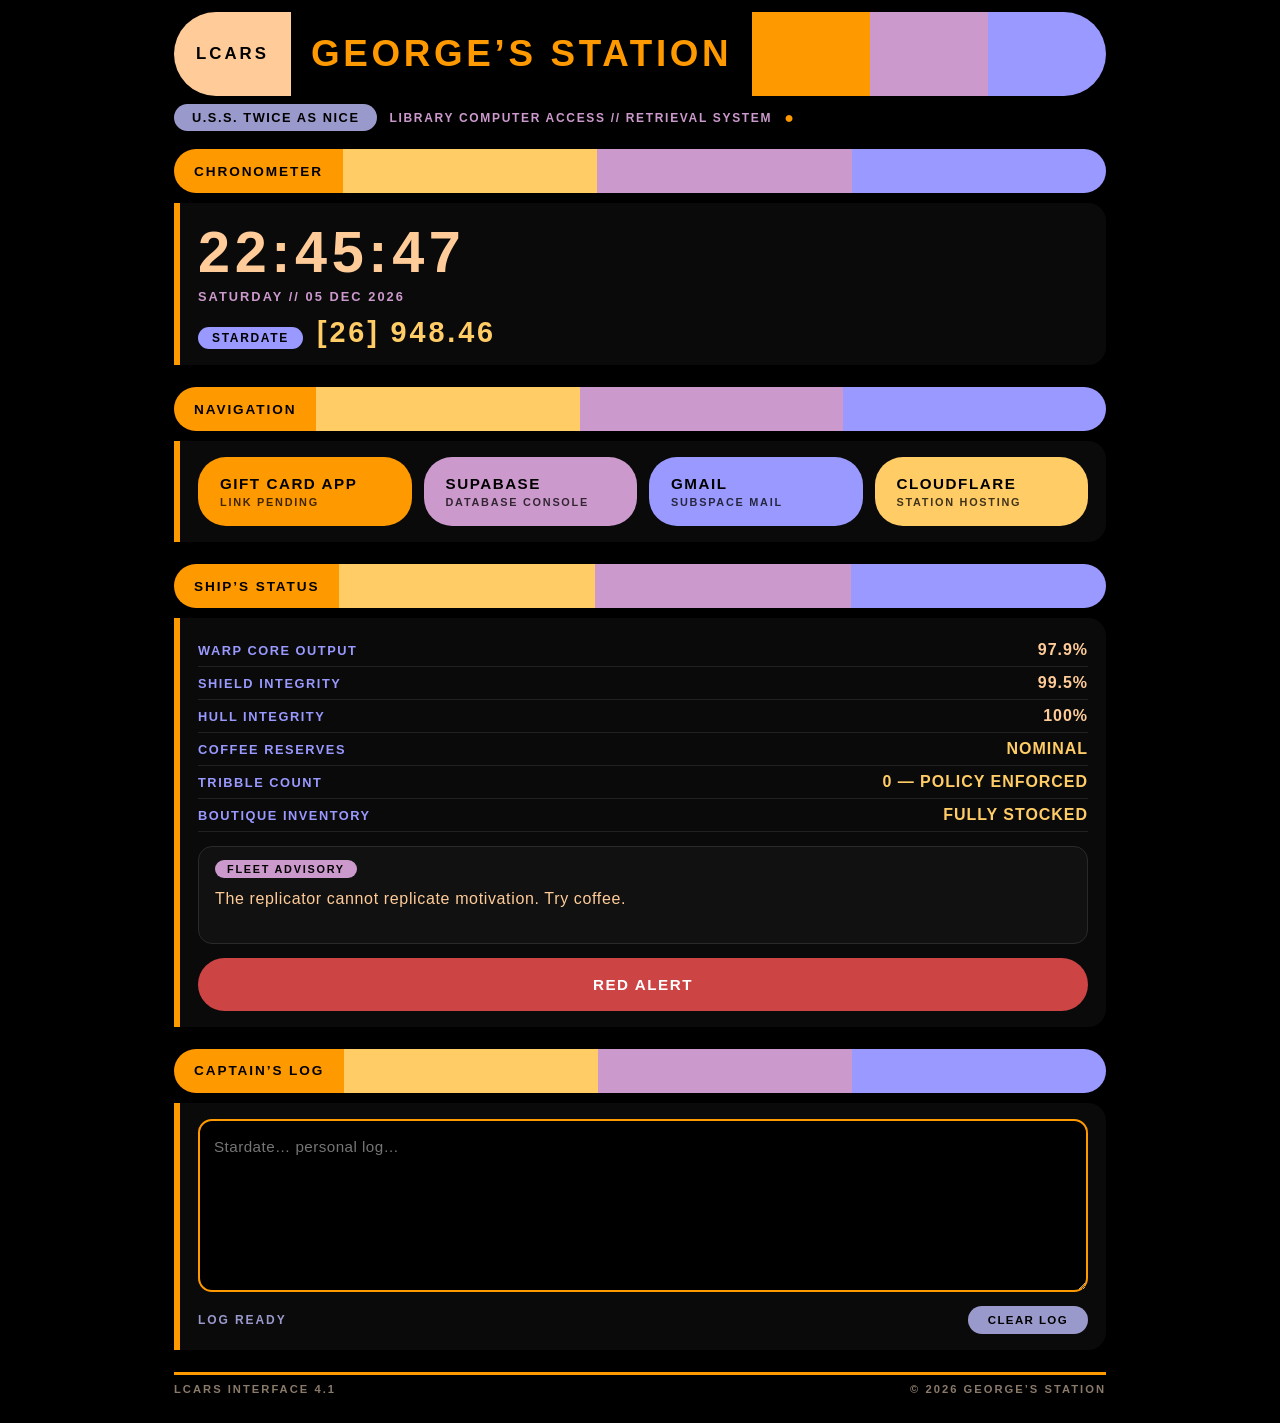
==== index.html @ c6fd1c25 "LCARS start page — George Station" ====
<!DOCTYPE html>
<html lang="en">
<head>
<meta charset="UTF-8">
<meta name="viewport" content="width=device-width, initial-scale=1.0">
<title>George's Station &mdash; LCARS</title>
<link rel="stylesheet" href="styles.css">
</head>
<body>
<div class="station">

  <header class="lcars-header">
    <div class="hdr-cap">LCARS</div>
    <div class="hdr-title">GEORGE&rsquo;S STATION</div>
    <div class="hdr-segs"><div class="s1"></div><div class="s2"></div><div class="s3"></div></div>
  </header>
  <div class="hdr-sub">
    <span class="hs-pill">U.S.S. TWICE AS NICE</span>
    <span class="hs-text">LIBRARY COMPUTER ACCESS // RETRIEVAL SYSTEM</span>
    <span class="blink hs-dot" aria-hidden="true">&#9679;</span>
  </div>

  <main>

    <section class="panel">
      <div class="panel-head">
        <span class="ph-pill">CHRONOMETER</span>
        <div class="ph-bar"><div class="b1"></div><div class="b2"></div><div class="b3"></div></div>
      </div>
      <div class="panel-body chrono">
        <div class="clock" id="clock">--:--:--</div>
        <div class="date-line" id="dateLine">AWAITING TEMPORAL SYNC</div>
        <div class="stardate-row">
          <span class="sd-label">STARDATE</span>
          <span class="stardate" id="stardate">[--] ---.--</span>
        </div>
      </div>
    </section>

    <section class="panel">
      <div class="panel-head">
        <span class="ph-pill">NAVIGATION</span>
        <div class="ph-bar"><div class="b1"></div><div class="b2"></div><div class="b3"></div></div>
      </div>
      <div class="panel-body">
        <nav class="link-grid">
          <a class="lcars-btn c-orange" href="#" target="_blank" rel="noopener">GIFT CARD APP<span class="btn-sub">LINK PENDING</span></a>
          <a class="lcars-btn c-purple" href="https://supabase.com/dashboard/project/pxnskbpjwxshnlbufmgi" target="_blank" rel="noopener">SUPABASE<span class="btn-sub">DATABASE CONSOLE</span></a>
          <a class="lcars-btn c-peri" href="https://mail.google.com/" target="_blank" rel="noopener">GMAIL<span class="btn-sub">SUBSPACE MAIL</span></a>
          <a class="lcars-btn c-tan" href="https://dash.cloudflare.com/" target="_blank" rel="noopener">CLOUDFLARE<span class="btn-sub">STATION HOSTING</span></a>
        </nav>
      </div>
    </section>

    <section class="panel">
      <div class="panel-head">
        <span class="ph-pill">SHIP&rsquo;S STATUS</span>
        <div class="ph-bar"><div class="b1"></div><div class="b2"></div><div class="b3"></div></div>
      </div>
      <div class="panel-body">
        <div class="stat-row"><span class="stat-label">WARP CORE OUTPUT</span><span class="stat-val" id="warpLevel">--</span></div>
        <div class="stat-row"><span class="stat-label">SHIELD INTEGRITY</span><span class="stat-val" id="shieldLevel">--</span></div>
        <div class="stat-row"><span class="stat-label">HULL INTEGRITY</span><span class="stat-val" id="hullLevel">--</span></div>
        <div class="stat-row"><span class="stat-label">COFFEE RESERVES</span><span class="stat-val ok">NOMINAL</span></div>
        <div class="stat-row"><span class="stat-label">TRIBBLE COUNT</span><span class="stat-val ok">0 &mdash; POLICY ENFORCED</span></div>
        <div class="stat-row"><span class="stat-label">BOUTIQUE INVENTORY</span><span class="stat-val ok">FULLY STOCKED</span></div>
        <div class="tip-box">
          <span class="tip-label">FLEET ADVISORY</span>
          <p class="tip-text" id="tipText">STANDING BY FOR ADVISORY UPLINK&hellip;</p>
        </div>
        <button class="lcars-btn c-red alert-btn" id="alertBtn" type="button">RED ALERT</button>
      </div>
    </section>

    <section class="panel">
      <div class="panel-head">
        <span class="ph-pill">CAPTAIN&rsquo;S LOG</span>
        <div class="ph-bar"><div class="b1"></div><div class="b2"></div><div class="b3"></div></div>
      </div>
      <div class="panel-body">
        <textarea id="captainsLog" rows="6" placeholder="Stardate&hellip; personal log&hellip;"></textarea>
        <div class="log-foot">
          <span class="log-status" id="logStatus">LOG READY</span>
          <button class="mini-btn" id="clearLog" type="button">CLEAR LOG</button>
        </div>
      </div>
    </section>

  </main>

  <footer class="foot">
    <span>LCARS INTERFACE 4.1</span>
    <span>&copy; <span id="year">2026</span> GEORGE&rsquo;S STATION</span>
  </footer>

</div>
<script src="app.js"></script>
</body>
</html>
---- styles.css ----
/* LCARS start page — George's Station. Pure CSS, no frameworks. */

:root {
  --bg: #000000;
  --orange: #ff9900;
  --peach: #ffcc99;
  --purple: #cc99cc;
  --peri: #9999ff;
  --blue: #9999cc;
  --tan: #ffcc66;
  --red: #cc4444;
  --ink: #000000;
  --dim: #8a7a6a;
}

body.red-alert {
  --orange: #ff3333;
  --peach: #ff8888;
  --purple: #ff5555;
  --peri: #ff7777;
  --blue: #ff9999;
  --tan: #ffaa55;
}

* { box-sizing: border-box; }

body {
  margin: 0;
  background: var(--bg);
  color: var(--peach);
  font-family: "Helvetica Neue", Helvetica, Arial, sans-serif;
  -webkit-text-size-adjust: 100%;
  transition: background 0.4s;
}

.station {
  max-width: 960px;
  margin: 0 auto;
  padding: 12px 14px 28px;
}

/* ---------- Header sweep ---------- */
.lcars-header {
  display: flex;
  align-items: stretch;
  min-height: 84px;
}

.hdr-cap {
  background: var(--peach);
  color: var(--ink);
  border-radius: 42px 0 0 42px;
  display: flex;
  align-items: center;
  padding: 0 22px;
  font-weight: 900;
  letter-spacing: 0.18em;
  font-size: 1.05rem;
}

.hdr-title {
  background: #000;
  color: var(--orange);
  display: flex;
  align-items: center;
  padding: 0 20px;
  font-weight: 800;
  letter-spacing: 0.1em;
  font-size: clamp(1.15rem, 4.6vw, 2.3rem);
  white-space: nowrap;
}

.hdr-segs { display: flex; flex: 1; min-width: 60px; }
.hdr-segs div { flex: 1; }
.hdr-segs .s1 { background: var(--orange); }
.hdr-segs .s2 { background: var(--purple); }
.hdr-segs .s3 { background: var(--peri); border-radius: 0 42px 42px 0; }

.hdr-sub {
  display: flex;
  align-items: center;
  gap: 12px;
  margin: 8px 0 18px;
  flex-wrap: wrap;
}

.hs-pill {
  background: var(--blue);
  color: var(--ink);
  border-radius: 20px;
  padding: 6px 18px;
  font-weight: 800;
  letter-spacing: 0.12em;
  font-size: 0.8rem;
}

.hs-text {
  color: var(--purple);
  letter-spacing: 0.14em;
  font-size: 0.75rem;
  font-weight: 700;
}

.hs-dot { color: var(--orange); font-size: 1rem; }

.blink { animation: blink 1.4s steps(2, start) infinite; }
@keyframes blink { to { visibility: hidden; } }

/* ---------- Panels ---------- */
.panel { margin-bottom: 22px; }

.panel-head {
  display: flex;
  align-items: stretch;
  margin-bottom: 10px;
  min-height: 44px;
}

.ph-pill {
  background: var(--orange);
  color: var(--ink);
  border-radius: 22px 0 0 22px;
  display: flex;
  align-items: center;
  padding: 0 20px;
  font-weight: 900;
  letter-spacing: 0.14em;
  font-size: 0.85rem;
  white-space: nowrap;
}

.ph-bar { display: flex; flex: 1; min-width: 40px; }
.ph-bar div { flex: 1; }
.ph-bar .b1 { background: var(--tan); }
.ph-bar .b2 { background: var(--purple); }
.ph-bar .b3 { background: var(--peri); border-radius: 0 22px 22px 0; }

.panel-body {
  border-left: 6px solid var(--orange);
  border-radius: 0 18px 18px 0;
  padding: 16px 18px;
  background: #0a0a0a;
}

/* ---------- Chronometer ---------- */
.chrono { text-align: left; }

.clock {
  font-size: clamp(2.2rem, 9vw, 3.6rem);
  font-weight: 800;
  letter-spacing: 0.08em;
  color: var(--peach);
  font-variant-numeric: tabular-nums;
}

.date-line {
  color: var(--purple);
  letter-spacing: 0.16em;
  font-size: 0.8rem;
  font-weight: 700;
  margin: 4px 0 12px;
}

.stardate-row {
  display: flex;
  align-items: baseline;
  gap: 14px;
  flex-wrap: wrap;
}

.sd-label {
  background: var(--peri);
  color: var(--ink);
  border-radius: 14px;
  padding: 4px 14px;
  font-weight: 900;
  letter-spacing: 0.14em;
  font-size: 0.75rem;
}

.stardate {
  color: var(--tan);
  font-size: clamp(1.2rem, 5vw, 1.8rem);
  font-weight: 700;
  letter-spacing: 0.1em;
  font-variant-numeric: tabular-nums;
}

/* ---------- Link grid ---------- */
.link-grid {
  display: grid;
  grid-template-columns: repeat(auto-fit, minmax(200px, 1fr));
  gap: 12px;
}

.lcars-btn {
  display: flex;
  flex-direction: column;
  justify-content: center;
  gap: 4px;
  border: none;
  cursor: pointer;
  text-decoration: none;
  border-radius: 28px;
  padding: 18px 22px;
  font-weight: 900;
  letter-spacing: 0.1em;
  font-size: 0.95rem;
  color: var(--ink);
  font-family: inherit;
  text-align: left;
  transition: filter 0.15s, transform 0.15s;
}

.lcars-btn:hover { filter: brightness(1.18); }
.lcars-btn:active { transform: scale(0.98); }

.btn-sub {
  font-size: 0.68rem;
  font-weight: 700;
  letter-spacing: 0.16em;
  opacity: 0.75;
}

.c-orange { background: var(--orange); }
.c-purple { background: var(--purple); }
.c-peri { background: var(--peri); }
.c-tan { background: var(--tan); }
.c-red { background: var(--red); color: #fff; }

/* ---------- Ship's status ---------- */
.stat-row {
  display: flex;
  justify-content: space-between;
  align-items: baseline;
  gap: 12px;
  padding: 7px 0;
  border-bottom: 1px solid #222;
  flex-wrap: wrap;
}

.stat-label {
  color: var(--peri);
  font-weight: 700;
  letter-spacing: 0.12em;
  font-size: 0.8rem;
}

.stat-val {
  color: var(--peach);
  font-weight: 800;
  letter-spacing: 0.06em;
  font-variant-numeric: tabular-nums;
}

.stat-val.ok { color: var(--tan); }

.tip-box {
  margin: 14px 0;
  background: #111;
  border-radius: 14px;
  padding: 12px 16px;
  border: 1px solid #2a2a2a;
}

.tip-label {
  background: var(--purple);
  color: var(--ink);
  border-radius: 12px;
  padding: 3px 12px;
  font-size: 0.68rem;
  font-weight: 900;
  letter-spacing: 0.16em;
}

.tip-text {
  color: var(--peach);
  letter-spacing: 0.04em;
  line-height: 1.5;
  margin: 10px 0 2px;
  min-height: 2.6em;
}

.alert-btn { width: 100%; align-items: center; text-align: center; }

body.red-alert .alert-btn { animation: alertpulse 1s ease-in-out infinite; }
@keyframes alertpulse {
  0%, 100% { filter: brightness(1); }
  50% { filter: brightness(1.6); }
}

/* ---------- Captain's log ---------- */
#captainsLog {
  width: 100%;
  background: #000;
  color: var(--peach);
  border: 2px solid var(--orange);
  border-radius: 14px;
  padding: 14px;
  font-family: inherit;
  font-size: 0.95rem;
  letter-spacing: 0.03em;
  line-height: 1.55;
  resize: vertical;
}

#captainsLog:focus { outline: none; border-color: var(--tan); }

.log-foot {
  display: flex;
  justify-content: space-between;
  align-items: center;
  margin-top: 10px;
  gap: 10px;
  flex-wrap: wrap;
}

.log-status {
  color: var(--blue);
  font-size: 0.75rem;
  font-weight: 700;
  letter-spacing: 0.16em;
}

.mini-btn {
  background: var(--blue);
  color: var(--ink);
  border: none;
  border-radius: 18px;
  padding: 8px 20px;
  font-weight: 900;
  letter-spacing: 0.12em;
  font-size: 0.72rem;
  cursor: pointer;
  font-family: inherit;
}

.mini-btn:hover { filter: brightness(1.18); }

/* ---------- Footer ---------- */
.foot {
  display: flex;
  justify-content: space-between;
  flex-wrap: wrap;
  gap: 8px;
  color: var(--dim);
  font-size: 0.7rem;
  letter-spacing: 0.18em;
  font-weight: 700;
  padding-top: 8px;
  border-top: 3px solid var(--orange);
}

/* ---------- Small screens ---------- */
@media (max-width: 520px) {
  .station { padding: 8px 10px 22px; }
  .hdr-cap { padding: 0 14px; font-size: 0.85rem; }
  .hdr-title { padding: 0 12px; }
  .panel-body { padding: 12px 14px; }
  .link-grid { grid-template-columns: 1fr; }
}
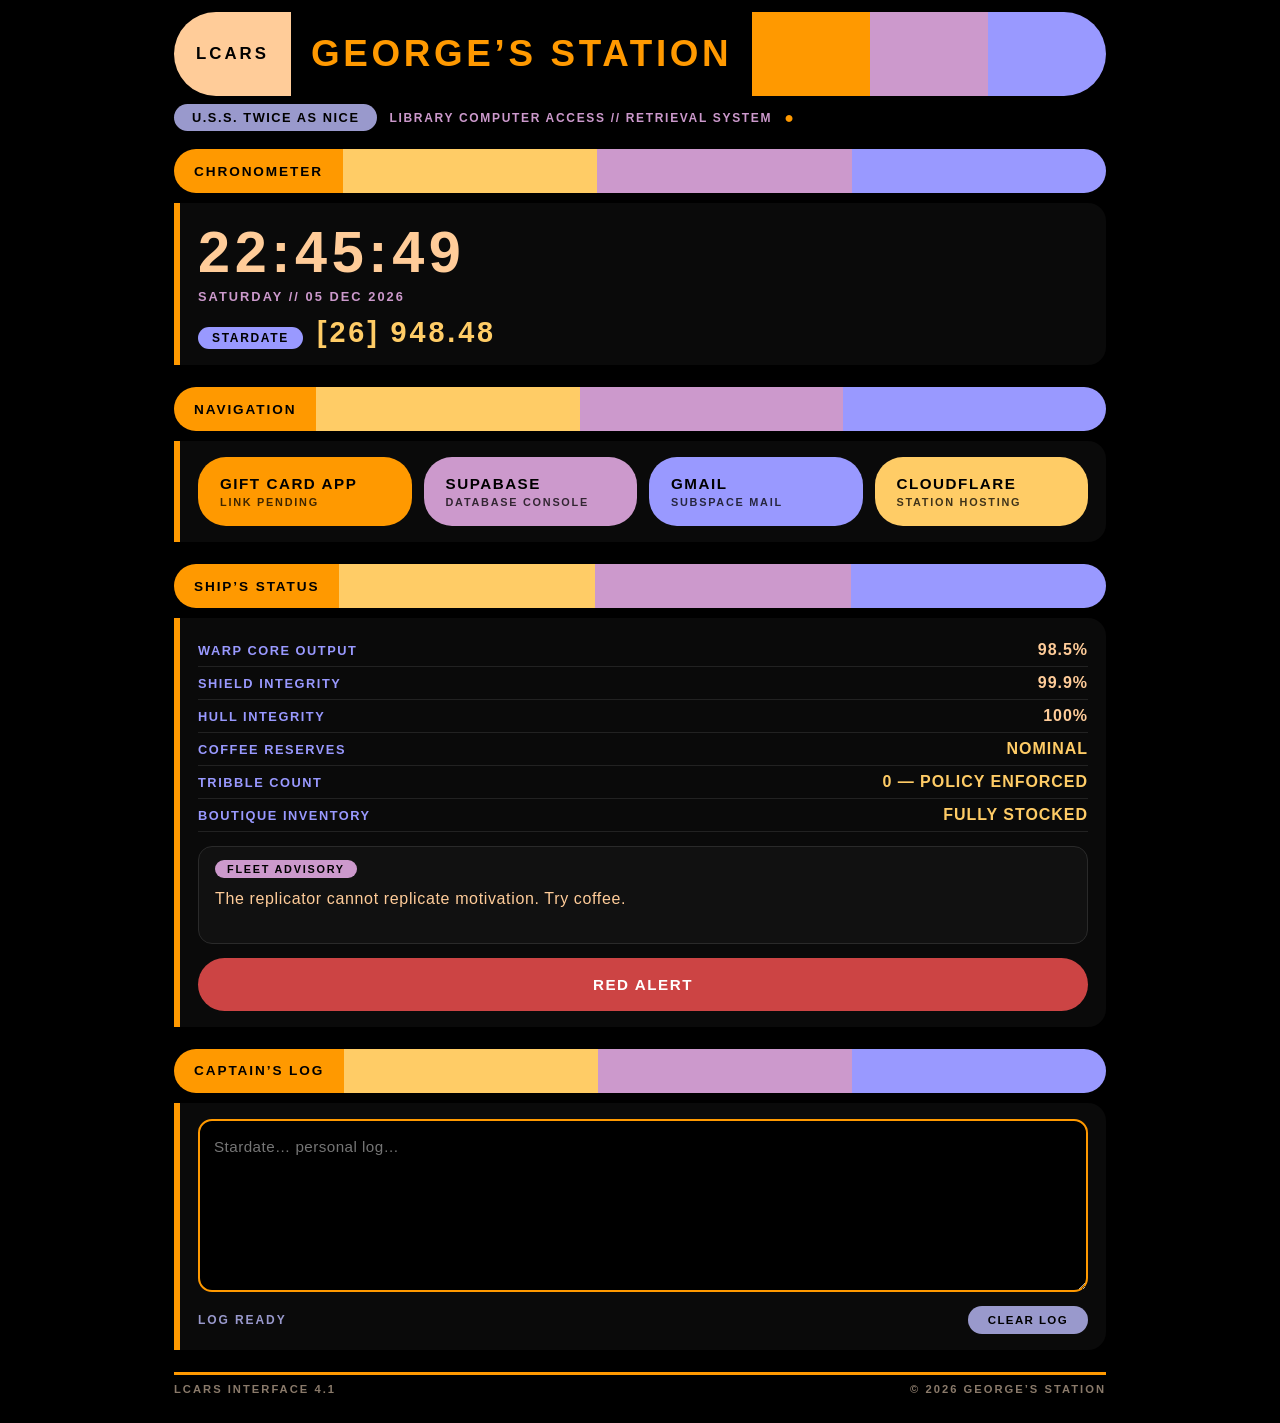
==== commit c18d1a55: "Add PWA manifest + station app icon for Android home screen" ====
--- a/index.html
+++ b/index.html
@@ -4,6 +4,10 @@
 <meta charset="UTF-8">
 <meta name="viewport" content="width=device-width, initial-scale=1.0">
 <title>George's Station &mdash; LCARS</title>
+<meta name="theme-color" content="#000000">
+<link rel="manifest" href="manifest.json">
+<link rel="icon" type="image/svg+xml" href="icon.svg">
+<link rel="apple-touch-icon" href="icon.svg">
 <link rel="stylesheet" href="styles.css">
 </head>
 <body>
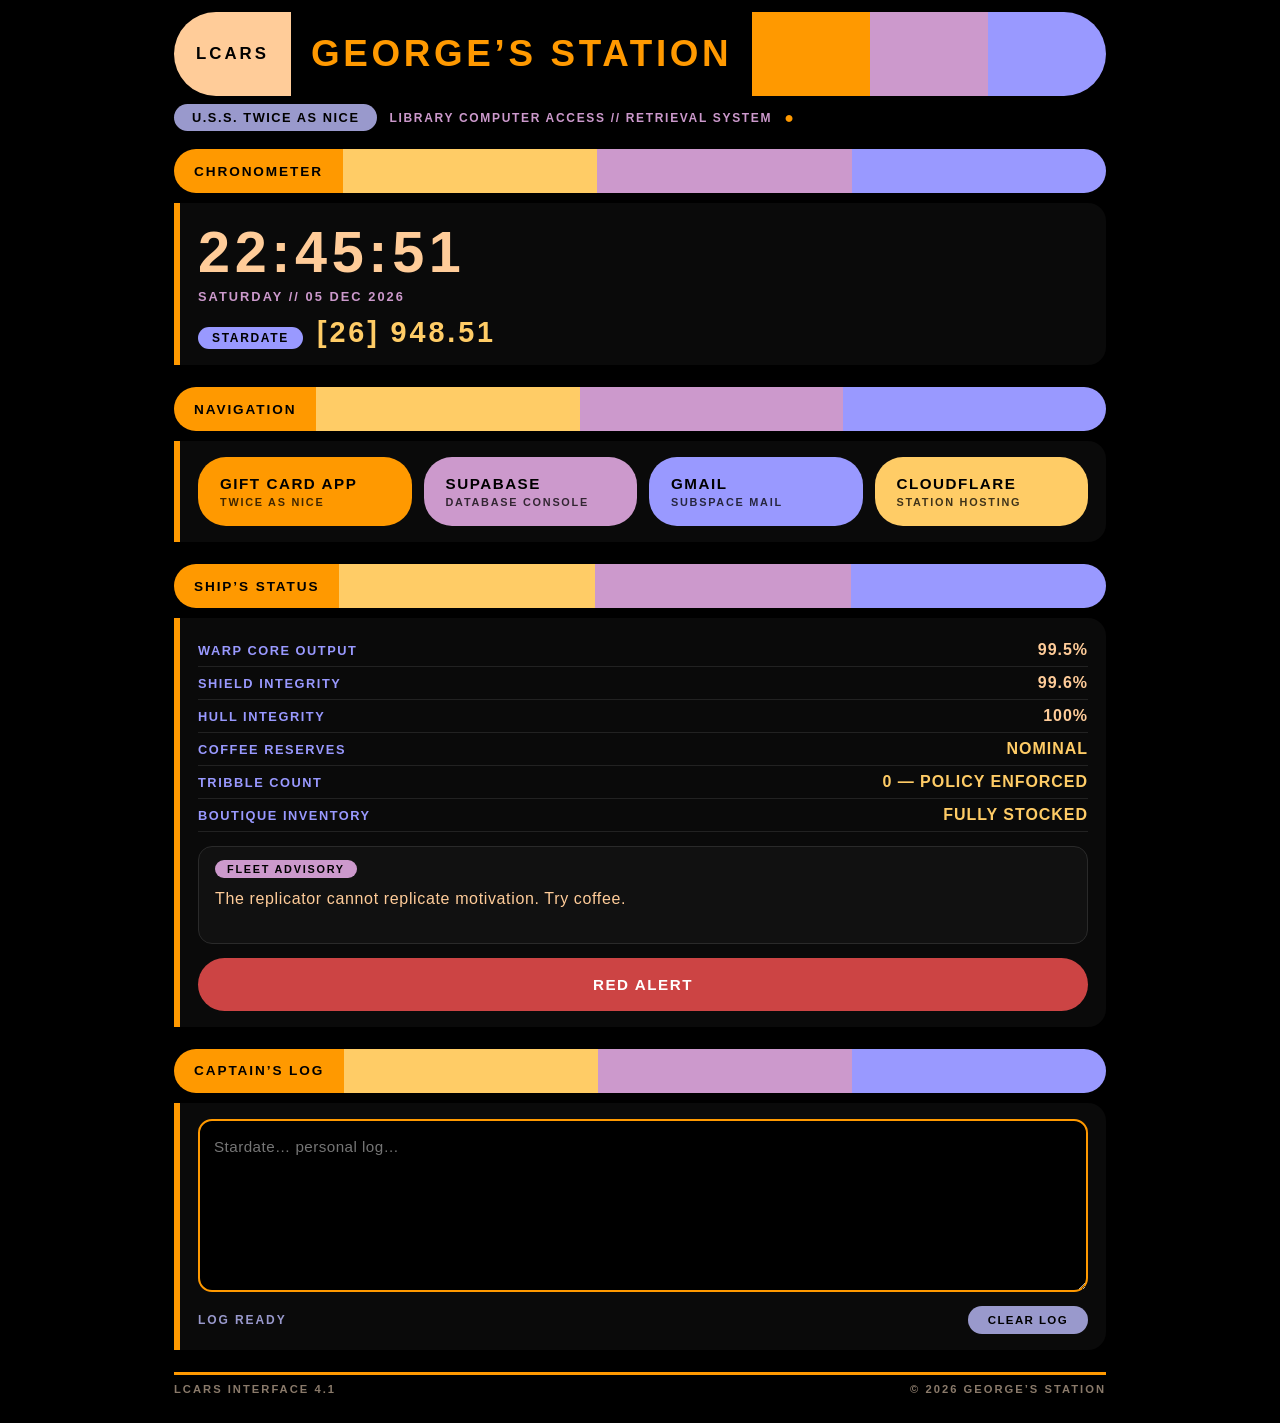
==== commit b066c654: "Wire gift card app button to the live URL" ====
--- a/index.html
+++ b/index.html
@@ -48,7 +48,7 @@
       </div>
       <div class="panel-body">
         <nav class="link-grid">
-          <a class="lcars-btn c-orange" href="#" target="_blank" rel="noopener">GIFT CARD APP<span class="btn-sub">LINK PENDING</span></a>
+          <a class="lcars-btn c-orange" href="https://thomasgdg6-jpg.github.io/twice-as-nice-gift-cards/" target="_blank" rel="noopener">GIFT CARD APP<span class="btn-sub">TWICE AS NICE</span></a>
           <a class="lcars-btn c-purple" href="https://supabase.com/dashboard/project/pxnskbpjwxshnlbufmgi" target="_blank" rel="noopener">SUPABASE<span class="btn-sub">DATABASE CONSOLE</span></a>
           <a class="lcars-btn c-peri" href="https://mail.google.com/" target="_blank" rel="noopener">GMAIL<span class="btn-sub">SUBSPACE MAIL</span></a>
           <a class="lcars-btn c-tan" href="https://dash.cloudflare.com/" target="_blank" rel="noopener">CLOUDFLARE<span class="btn-sub">STATION HOSTING</span></a>
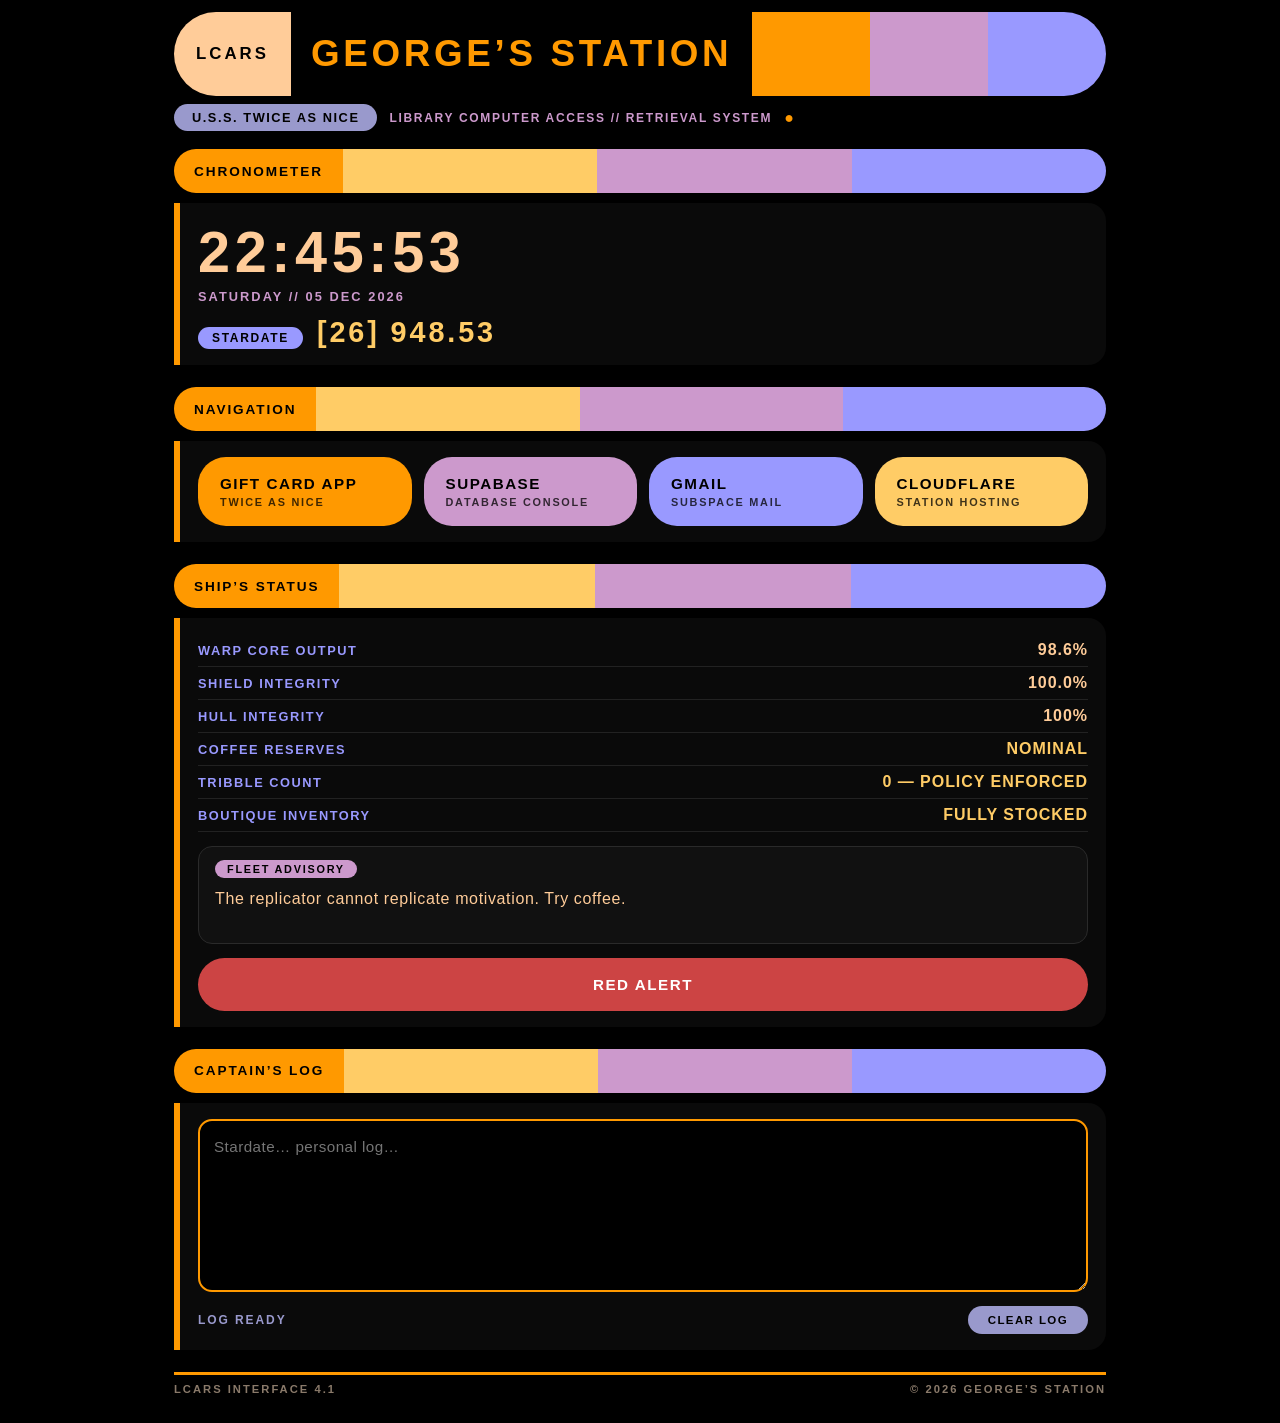
==== commit 5317c0ea: "iOS touch icon (PNG) for Add to Home Screen" ====
--- a/index.html
+++ b/index.html
@@ -7,7 +7,7 @@
 <meta name="theme-color" content="#000000">
 <link rel="manifest" href="manifest.json">
 <link rel="icon" type="image/svg+xml" href="icon.svg">
-<link rel="apple-touch-icon" href="icon.svg">
+<link rel="apple-touch-icon" href="https://files.catbox.moe/0svatu.png">
 <link rel="stylesheet" href="styles.css">
 </head>
 <body>
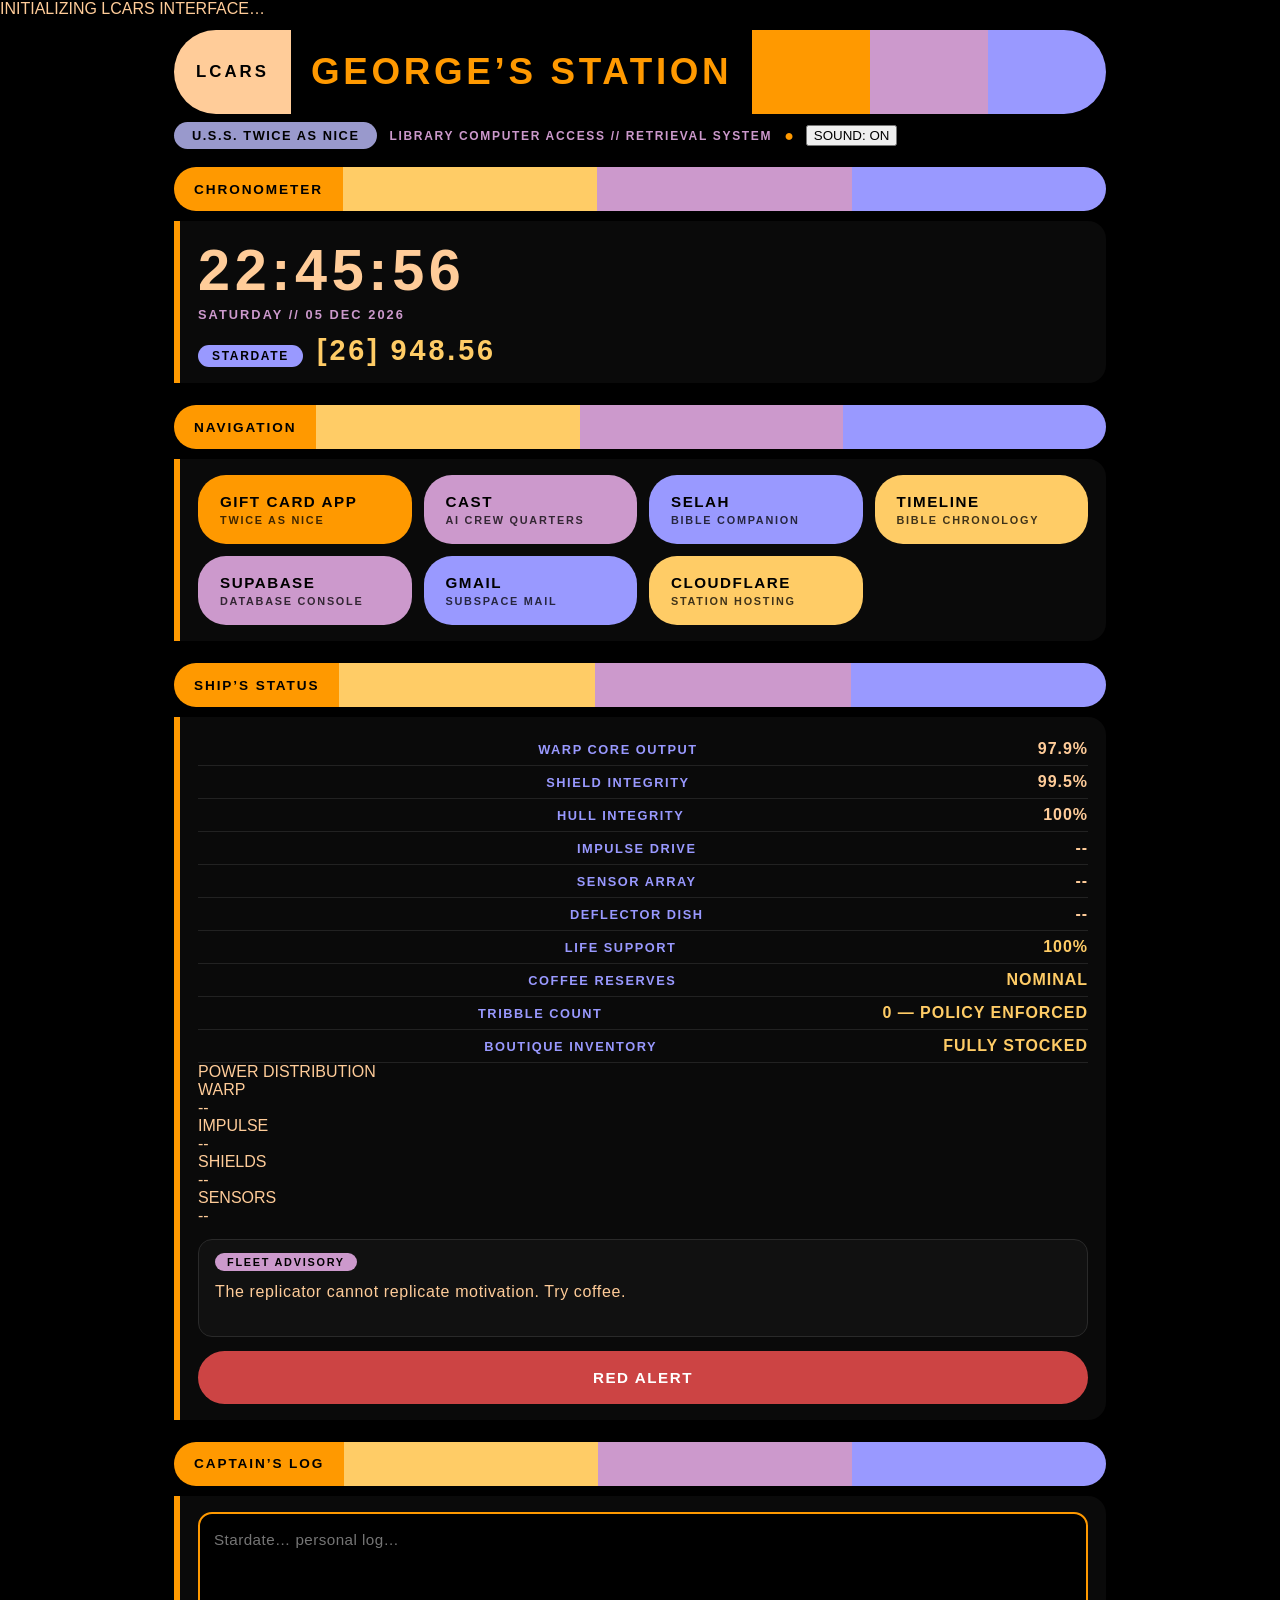
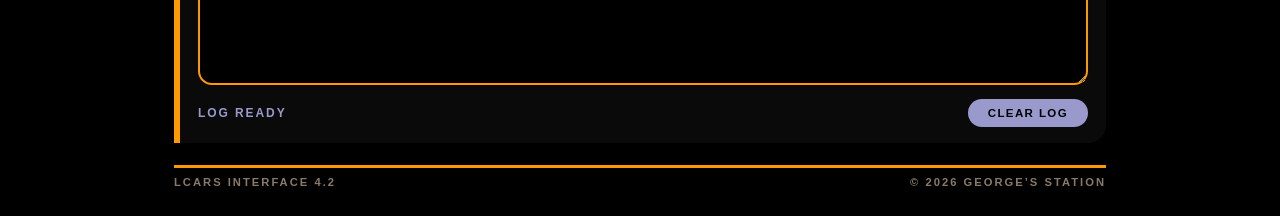
==== commit 3d0c5f0e: "LCARS start page upgrade: TNG-style synthesized sounds, panel animations, richer ship status + new q" ====
--- a/index.html
+++ b/index.html
@@ -8,9 +8,13 @@
 <link rel="manifest" href="manifest.json">
 <link rel="icon" type="image/svg+xml" href="icon.svg">
 <link rel="apple-touch-icon" href="https://files.catbox.moe/0svatu.png">
-<link rel="stylesheet" href="styles.css">
+<link rel="stylesheet" href="styles.css?v=3">
 </head>
 <body>
+<div class="boot-overlay" id="bootOverlay" aria-hidden="true">
+  <div class="boot-text">INITIALIZING LCARS INTERFACE<span class="blink">&hellip;</span></div>
+</div>
+
 <div class="station">
 
   <header class="lcars-header">
@@ -22,6 +26,7 @@
     <span class="hs-pill">U.S.S. TWICE AS NICE</span>
     <span class="hs-text">LIBRARY COMPUTER ACCESS // RETRIEVAL SYSTEM</span>
     <span class="blink hs-dot" aria-hidden="true">&#9679;</span>
+    <button class="snd-toggle" id="soundBtn" type="button" aria-pressed="true">SOUND: ON</button>
   </div>
 
   <main>
@@ -49,6 +54,9 @@
       <div class="panel-body">
         <nav class="link-grid">
           <a class="lcars-btn c-orange" href="https://thomasgdg6-jpg.github.io/twice-as-nice-gift-cards/" target="_blank" rel="noopener">GIFT CARD APP<span class="btn-sub">TWICE AS NICE</span></a>
+          <a class="lcars-btn c-purple" href="https://thomasgdg6-jpg.github.io/lcars-start-page/cast/" target="_blank" rel="noopener">CAST<span class="btn-sub">AI CREW QUARTERS</span></a>
+          <a class="lcars-btn c-peri" href="https://thomasgdg6-jpg.github.io/lcars-start-page/selah/" target="_blank" rel="noopener">SELAH<span class="btn-sub">BIBLE COMPANION</span></a>
+          <a class="lcars-btn c-tan" href="https://thomasgdg6-jpg.github.io/lcars-start-page/timeline/" target="_blank" rel="noopener">TIMELINE<span class="btn-sub">BIBLE CHRONOLOGY</span></a>
           <a class="lcars-btn c-purple" href="https://supabase.com/dashboard/project/pxnskbpjwxshnlbufmgi" target="_blank" rel="noopener">SUPABASE<span class="btn-sub">DATABASE CONSOLE</span></a>
           <a class="lcars-btn c-peri" href="https://mail.google.com/" target="_blank" rel="noopener">GMAIL<span class="btn-sub">SUBSPACE MAIL</span></a>
           <a class="lcars-btn c-tan" href="https://dash.cloudflare.com/" target="_blank" rel="noopener">CLOUDFLARE<span class="btn-sub">STATION HOSTING</span></a>
@@ -62,12 +70,25 @@
         <div class="ph-bar"><div class="b1"></div><div class="b2"></div><div class="b3"></div></div>
       </div>
       <div class="panel-body">
-        <div class="stat-row"><span class="stat-label">WARP CORE OUTPUT</span><span class="stat-val" id="warpLevel">--</span></div>
-        <div class="stat-row"><span class="stat-label">SHIELD INTEGRITY</span><span class="stat-val" id="shieldLevel">--</span></div>
-        <div class="stat-row"><span class="stat-label">HULL INTEGRITY</span><span class="stat-val" id="hullLevel">--</span></div>
-        <div class="stat-row"><span class="stat-label">COFFEE RESERVES</span><span class="stat-val ok">NOMINAL</span></div>
-        <div class="stat-row"><span class="stat-label">TRIBBLE COUNT</span><span class="stat-val ok">0 &mdash; POLICY ENFORCED</span></div>
-        <div class="stat-row"><span class="stat-label">BOUTIQUE INVENTORY</span><span class="stat-val ok">FULLY STOCKED</span></div>
+        <div class="stat-row"><span class="stat-dot" aria-hidden="true"></span><span class="stat-label">WARP CORE OUTPUT</span><span class="stat-val" id="warpLevel">--</span></div>
+        <div class="stat-row"><span class="stat-dot d2" aria-hidden="true"></span><span class="stat-label">SHIELD INTEGRITY</span><span class="stat-val" id="shieldLevel">--</span></div>
+        <div class="stat-row"><span class="stat-dot d3" aria-hidden="true"></span><span class="stat-label">HULL INTEGRITY</span><span class="stat-val" id="hullLevel">--</span></div>
+        <div class="stat-row"><span class="stat-dot d2" aria-hidden="true"></span><span class="stat-label">IMPULSE DRIVE</span><span class="stat-val" id="impulseLevel">--</span></div>
+        <div class="stat-row"><span class="stat-dot d3" aria-hidden="true"></span><span class="stat-label">SENSOR ARRAY</span><span class="stat-val" id="sensorLevel">--</span></div>
+        <div class="stat-row"><span class="stat-dot" aria-hidden="true"></span><span class="stat-label">DEFLECTOR DISH</span><span class="stat-val" id="deflectorLevel">--</span></div>
+        <div class="stat-row"><span class="stat-dot ok" aria-hidden="true"></span><span class="stat-label">LIFE SUPPORT</span><span class="stat-val ok">100%</span></div>
+        <div class="stat-row"><span class="stat-dot ok" aria-hidden="true"></span><span class="stat-label">COFFEE RESERVES</span><span class="stat-val ok">NOMINAL</span></div>
+        <div class="stat-row"><span class="stat-dot ok" aria-hidden="true"></span><span class="stat-label">TRIBBLE COUNT</span><span class="stat-val ok">0 &mdash; POLICY ENFORCED</span></div>
+        <div class="stat-row"><span class="stat-dot ok" aria-hidden="true"></span><span class="stat-label">BOUTIQUE INVENTORY</span><span class="stat-val ok">FULLY STOCKED</span></div>
+
+        <div class="pwr-block">
+          <div class="pwr-title">POWER DISTRIBUTION</div>
+          <div class="pwr-row"><span class="pwr-label">WARP</span><div class="pwr-bar"><div class="pwr-fill f-warp" id="pwrWarp"></div></div><span class="pwr-val" id="pwrWarpVal">--</span></div>
+          <div class="pwr-row"><span class="pwr-label">IMPULSE</span><div class="pwr-bar"><div class="pwr-fill f-impulse" id="pwrImpulse"></div></div><span class="pwr-val" id="pwrImpulseVal">--</span></div>
+          <div class="pwr-row"><span class="pwr-label">SHIELDS</span><div class="pwr-bar"><div class="pwr-fill f-shield" id="pwrShield"></div></div><span class="pwr-val" id="pwrShieldVal">--</span></div>
+          <div class="pwr-row"><span class="pwr-label">SENSORS</span><div class="pwr-bar"><div class="pwr-fill f-sensor" id="pwrSensor"></div></div><span class="pwr-val" id="pwrSensorVal">--</span></div>
+        </div>
+
         <div class="tip-box">
           <span class="tip-label">FLEET ADVISORY</span>
           <p class="tip-text" id="tipText">STANDING BY FOR ADVISORY UPLINK&hellip;</p>
@@ -93,11 +114,11 @@
   </main>
 
   <footer class="foot">
-    <span>LCARS INTERFACE 4.1</span>
+    <span>LCARS INTERFACE 4.2</span>
     <span>&copy; <span id="year">2026</span> GEORGE&rsquo;S STATION</span>
   </footer>
 
 </div>
-<script src="app.js"></script>
+<script src="app.js?v=3"></script>
 </body>
 </html>
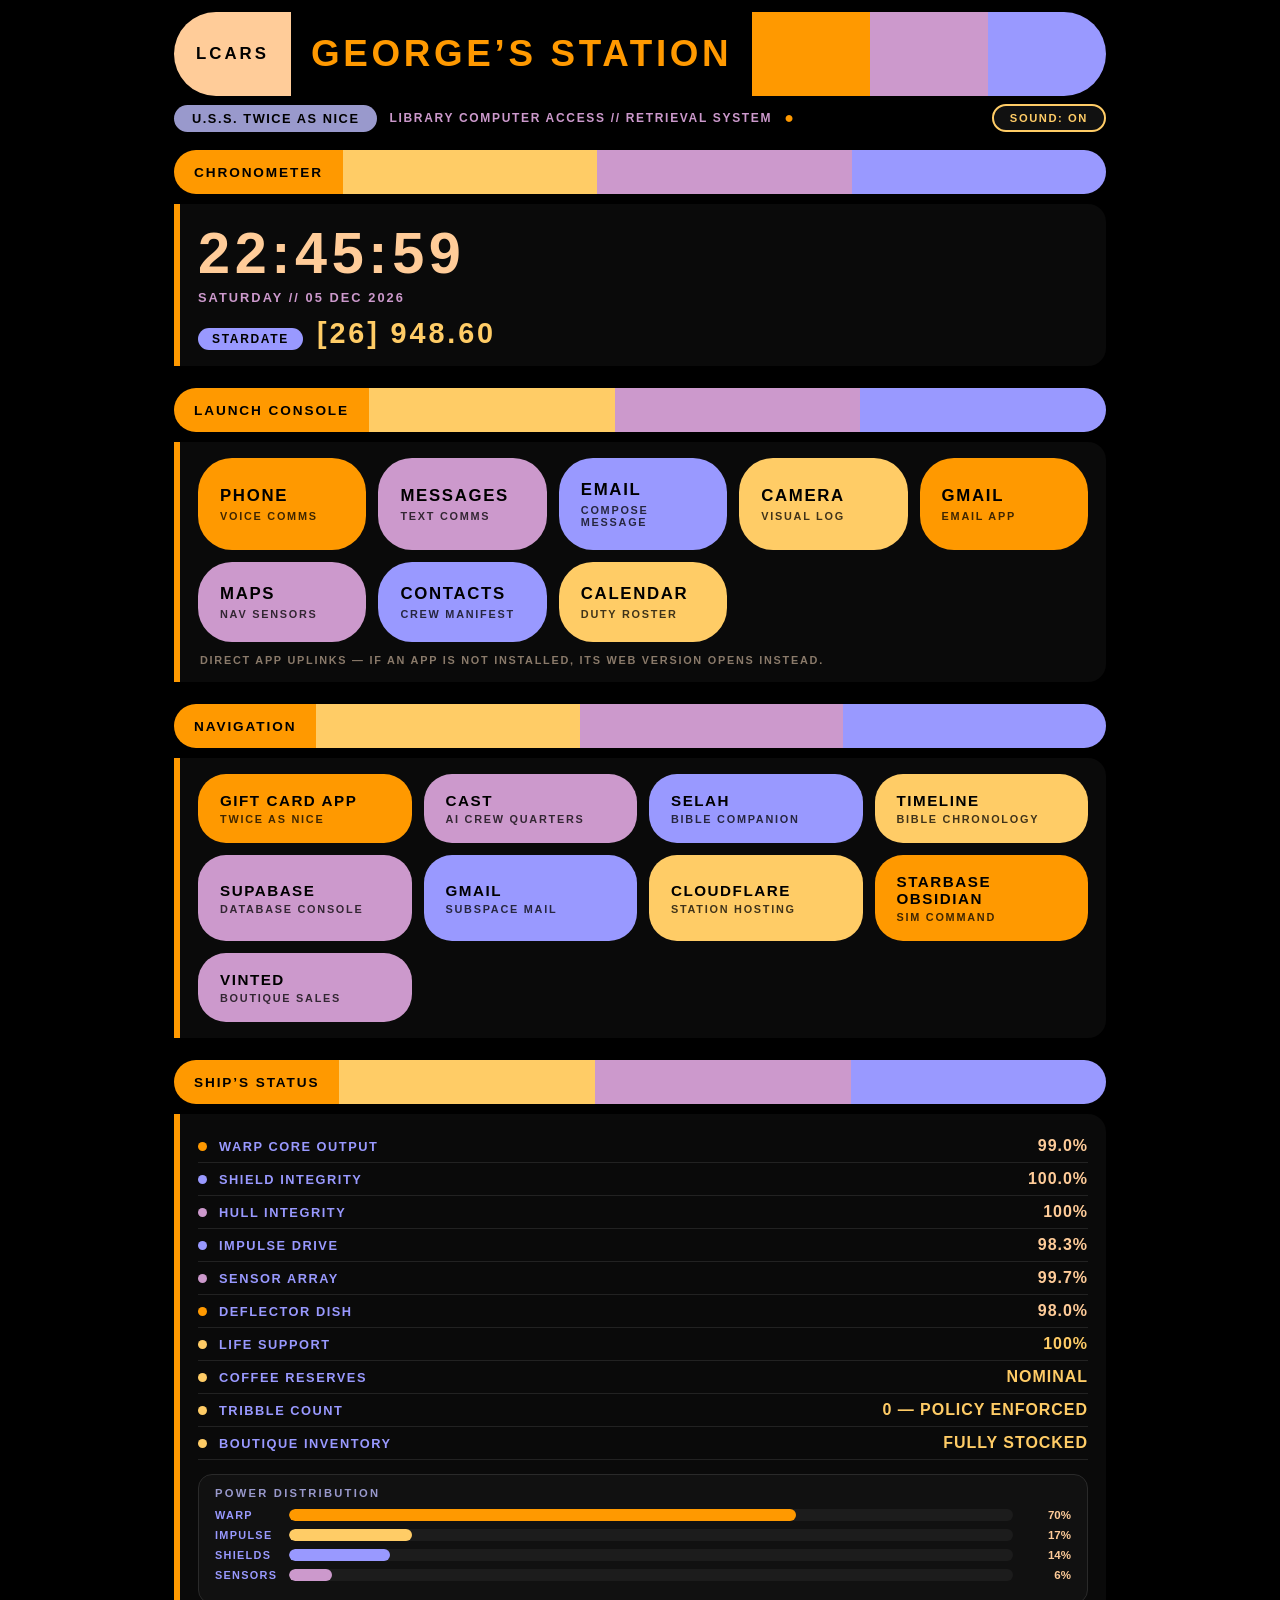
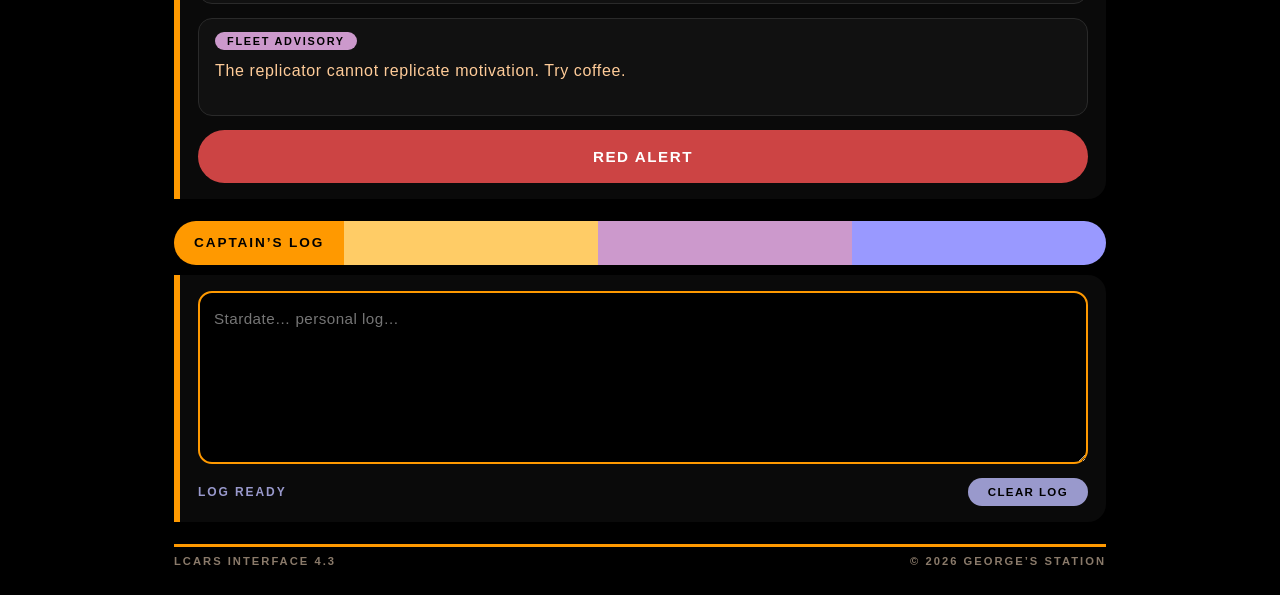
==== commit e1a88a65: "LCARS start page: Launch Console with phone app uplinks (tel/sms/mailto + Android intents) + Starbas" ====
--- a/index.html
+++ b/index.html
@@ -8,7 +8,7 @@
 <link rel="manifest" href="manifest.json">
 <link rel="icon" type="image/svg+xml" href="icon.svg">
 <link rel="apple-touch-icon" href="https://files.catbox.moe/0svatu.png">
-<link rel="stylesheet" href="styles.css?v=3">
+<link rel="stylesheet" href="styles.css?v=4">
 </head>
 <body>
 <div class="boot-overlay" id="bootOverlay" aria-hidden="true">
@@ -48,6 +48,26 @@
 
     <section class="panel">
       <div class="panel-head">
+        <span class="ph-pill">LAUNCH CONSOLE</span>
+        <div class="ph-bar"><div class="b1"></div><div class="b2"></div><div class="b3"></div></div>
+      </div>
+      <div class="panel-body">
+        <nav class="link-grid launch-grid">
+          <a class="lcars-btn c-orange" href="tel:">PHONE<span class="btn-sub">VOICE COMMS</span></a>
+          <a class="lcars-btn c-purple" href="sms:">MESSAGES<span class="btn-sub">TEXT COMMS</span></a>
+          <a class="lcars-btn c-peri" href="mailto:">EMAIL<span class="btn-sub">COMPOSE MESSAGE</span></a>
+          <a class="lcars-btn c-tan" href="intent:#Intent;action=android.media.action.STILL_IMAGE_CAMERA;S.browser_fallback_url=https%3A%2F%2Fphotos.google.com%2F;end">CAMERA<span class="btn-sub">VISUAL LOG</span></a>
+          <a class="lcars-btn c-orange" href="intent:#Intent;action=android.intent.action.MAIN;category=android.intent.category.APP_EMAIL;S.browser_fallback_url=https%3A%2F%2Fmail.google.com%2F;end">GMAIL<span class="btn-sub">EMAIL APP</span></a>
+          <a class="lcars-btn c-purple" href="intent:#Intent;action=android.intent.action.MAIN;category=android.intent.category.APP_MAPS;S.browser_fallback_url=https%3A%2F%2Fmaps.google.com%2F;end">MAPS<span class="btn-sub">NAV SENSORS</span></a>
+          <a class="lcars-btn c-peri" href="intent:#Intent;action=android.intent.action.MAIN;category=android.intent.category.APP_CONTACTS;S.browser_fallback_url=https%3A%2F%2Fcontacts.google.com%2F;end">CONTACTS<span class="btn-sub">CREW MANIFEST</span></a>
+          <a class="lcars-btn c-tan" href="intent:#Intent;action=android.intent.action.MAIN;category=android.intent.category.APP_CALENDAR;S.browser_fallback_url=https%3A%2F%2Fcalendar.google.com%2F;end">CALENDAR<span class="btn-sub">DUTY ROSTER</span></a>
+        </nav>
+        <p class="launch-note">DIRECT APP UPLINKS &mdash; IF AN APP IS NOT INSTALLED, ITS WEB VERSION OPENS INSTEAD.</p>
+      </div>
+    </section>
+
+    <section class="panel">
+      <div class="panel-head">
         <span class="ph-pill">NAVIGATION</span>
         <div class="ph-bar"><div class="b1"></div><div class="b2"></div><div class="b3"></div></div>
       </div>
@@ -60,6 +80,8 @@
           <a class="lcars-btn c-purple" href="https://supabase.com/dashboard/project/pxnskbpjwxshnlbufmgi" target="_blank" rel="noopener">SUPABASE<span class="btn-sub">DATABASE CONSOLE</span></a>
           <a class="lcars-btn c-peri" href="https://mail.google.com/" target="_blank" rel="noopener">GMAIL<span class="btn-sub">SUBSPACE MAIL</span></a>
           <a class="lcars-btn c-tan" href="https://dash.cloudflare.com/" target="_blank" rel="noopener">CLOUDFLARE<span class="btn-sub">STATION HOSTING</span></a>
+          <a class="lcars-btn c-orange" href="https://starbaseobsidian.com" target="_blank" rel="noopener">STARBASE OBSIDIAN<span class="btn-sub">SIM COMMAND</span></a>
+          <a class="lcars-btn c-purple" href="https://www.vinted.com" target="_blank" rel="noopener">VINTED<span class="btn-sub">BOUTIQUE SALES</span></a>
         </nav>
       </div>
     </section>
@@ -114,7 +136,7 @@
   </main>
 
   <footer class="foot">
-    <span>LCARS INTERFACE 4.2</span>
+    <span>LCARS INTERFACE 4.3</span>
     <span>&copy; <span id="year">2026</span> GEORGE&rsquo;S STATION</span>
   </footer>
 
--- a/styles.css
+++ b/styles.css
@@ -39,6 +39,32 @@
   padding: 12px 14px 28px;
 }
 
+/* ---------- Boot overlay ---------- */
+.boot-overlay {
+  position: fixed;
+  inset: 0;
+  background: #000;
+  z-index: 50;
+  display: flex;
+  align-items: center;
+  justify-content: center;
+  transition: opacity 0.45s ease;
+}
+
+.boot-overlay.done {
+  opacity: 0;
+  pointer-events: none;
+}
+
+.boot-text {
+  color: var(--orange);
+  font-weight: 900;
+  letter-spacing: 0.22em;
+  font-size: clamp(0.85rem, 3.4vw, 1.2rem);
+  text-align: center;
+  padding: 0 20px;
+}
+
 /* ---------- Header sweep ---------- */
 .lcars-header {
   display: flex;
@@ -103,11 +129,43 @@
 
 .hs-dot { color: var(--orange); font-size: 1rem; }
 
+.snd-toggle {
+  margin-left: auto;
+  background: #111;
+  color: var(--tan);
+  border: 2px solid var(--tan);
+  border-radius: 18px;
+  padding: 6px 16px;
+  font-family: inherit;
+  font-weight: 900;
+  letter-spacing: 0.14em;
+  font-size: 0.7rem;
+  cursor: pointer;
+  transition: filter 0.15s;
+}
+
+.snd-toggle:hover { filter: brightness(1.3); }
+.snd-toggle[aria-pressed="false"] { opacity: 0.55; }
+
 .blink { animation: blink 1.4s steps(2, start) infinite; }
 @keyframes blink { to { visibility: hidden; } }
 
 /* ---------- Panels ---------- */
-.panel { margin-bottom: 22px; }
+.panel {
+  margin-bottom: 22px;
+  animation: panelIn 0.55s ease both;
+}
+
+main .panel:nth-child(1) { animation-delay: 0.05s; }
+main .panel:nth-child(2) { animation-delay: 0.16s; }
+main .panel:nth-child(3) { animation-delay: 0.27s; }
+main .panel:nth-child(4) { animation-delay: 0.38s; }
+main .panel:nth-child(5) { animation-delay: 0.49s; }
+
+@keyframes panelIn {
+  from { opacity: 0; transform: translateY(14px); }
+  to { opacity: 1; transform: translateY(0); }
+}
 
 .panel-head {
   display: flex;
@@ -222,6 +280,25 @@
   opacity: 0.75;
 }
 
+/* ---------- Launch console (big app-uplink buttons) ---------- */
+.launch-grid {
+  grid-template-columns: repeat(auto-fit, minmax(150px, 1fr));
+}
+
+.launch-grid .lcars-btn {
+  border-radius: 34px;
+  padding: 22px 22px;
+  font-size: 1.05rem;
+}
+
+.launch-note {
+  color: var(--dim);
+  font-size: 0.68rem;
+  font-weight: 700;
+  letter-spacing: 0.16em;
+  margin: 12px 2px 0;
+}
+
 .c-orange { background: var(--orange); }
 .c-purple { background: var(--purple); }
 .c-peri { background: var(--peri); }
@@ -239,11 +316,31 @@
   flex-wrap: wrap;
 }
 
+.stat-dot {
+  width: 9px;
+  height: 9px;
+  border-radius: 50%;
+  background: var(--orange);
+  flex: 0 0 auto;
+  align-self: center;
+  animation: dotblink 2.2s ease-in-out infinite;
+}
+
+.stat-dot.d2 { animation-duration: 3.1s; background: var(--peri); }
+.stat-dot.d3 { animation-duration: 1.6s; background: var(--purple); }
+.stat-dot.ok { background: var(--tan); animation: dotblink 4s ease-in-out infinite; }
+
+@keyframes dotblink {
+  0%, 100% { opacity: 1; }
+  50% { opacity: 0.25; }
+}
+
 .stat-label {
   color: var(--peri);
   font-weight: 700;
   letter-spacing: 0.12em;
   font-size: 0.8rem;
+  flex: 1;
 }
 
 .stat-val {
@@ -254,6 +351,68 @@
 }
 
 .stat-val.ok { color: var(--tan); }
+
+/* ---------- Power distribution ---------- */
+.pwr-block {
+  margin: 14px 0 4px;
+  background: #111;
+  border-radius: 14px;
+  padding: 12px 16px 14px;
+  border: 1px solid #2a2a2a;
+}
+
+.pwr-title {
+  color: var(--blue);
+  font-size: 0.7rem;
+  font-weight: 900;
+  letter-spacing: 0.2em;
+  margin-bottom: 10px;
+}
+
+.pwr-row {
+  display: flex;
+  align-items: center;
+  gap: 10px;
+  margin: 8px 0;
+}
+
+.pwr-label {
+  color: var(--peri);
+  font-size: 0.68rem;
+  font-weight: 800;
+  letter-spacing: 0.12em;
+  width: 64px;
+  flex: 0 0 auto;
+}
+
+.pwr-bar {
+  flex: 1;
+  height: 12px;
+  background: #1c1c1c;
+  border-radius: 8px;
+  overflow: hidden;
+}
+
+.pwr-fill {
+  height: 100%;
+  width: 0%;
+  border-radius: 8px;
+  transition: width 1.2s ease;
+}
+
+.pwr-fill.f-warp { background: var(--orange); }
+.pwr-fill.f-impulse { background: var(--tan); }
+.pwr-fill.f-shield { background: var(--peri); }
+.pwr-fill.f-sensor { background: var(--purple); }
+
+.pwr-val {
+  color: var(--peach);
+  font-size: 0.72rem;
+  font-weight: 800;
+  width: 48px;
+  text-align: right;
+  font-variant-numeric: tabular-nums;
+}
 
 .tip-box {
   margin: 14px 0;
@@ -287,6 +446,15 @@
 @keyframes alertpulse {
   0%, 100% { filter: brightness(1); }
   50% { filter: brightness(1.6); }
+}
+
+body.red-alert .station {
+  animation: rededge 1s ease-in-out infinite;
+}
+
+@keyframes rededge {
+  0%, 100% { box-shadow: inset 0 0 0 0 rgba(255, 51, 51, 0); }
+  50% { box-shadow: inset 0 0 42px 6px rgba(255, 51, 51, 0.28); }
 }
 
 /* ---------- Captain's log ---------- */
@@ -359,3 +527,12 @@
   .panel-body { padding: 12px 14px; }
   .link-grid { grid-template-columns: 1fr; }
 }
+
+/* ---------- Reduced motion ---------- */
+@media (prefers-reduced-motion: reduce) {
+  .panel { animation: none; }
+  .blink, .stat-dot { animation: none; }
+  body.red-alert .alert-btn, body.red-alert .station { animation: none; }
+  .pwr-fill { transition: none; }
+  .boot-overlay { display: none; }
+}
